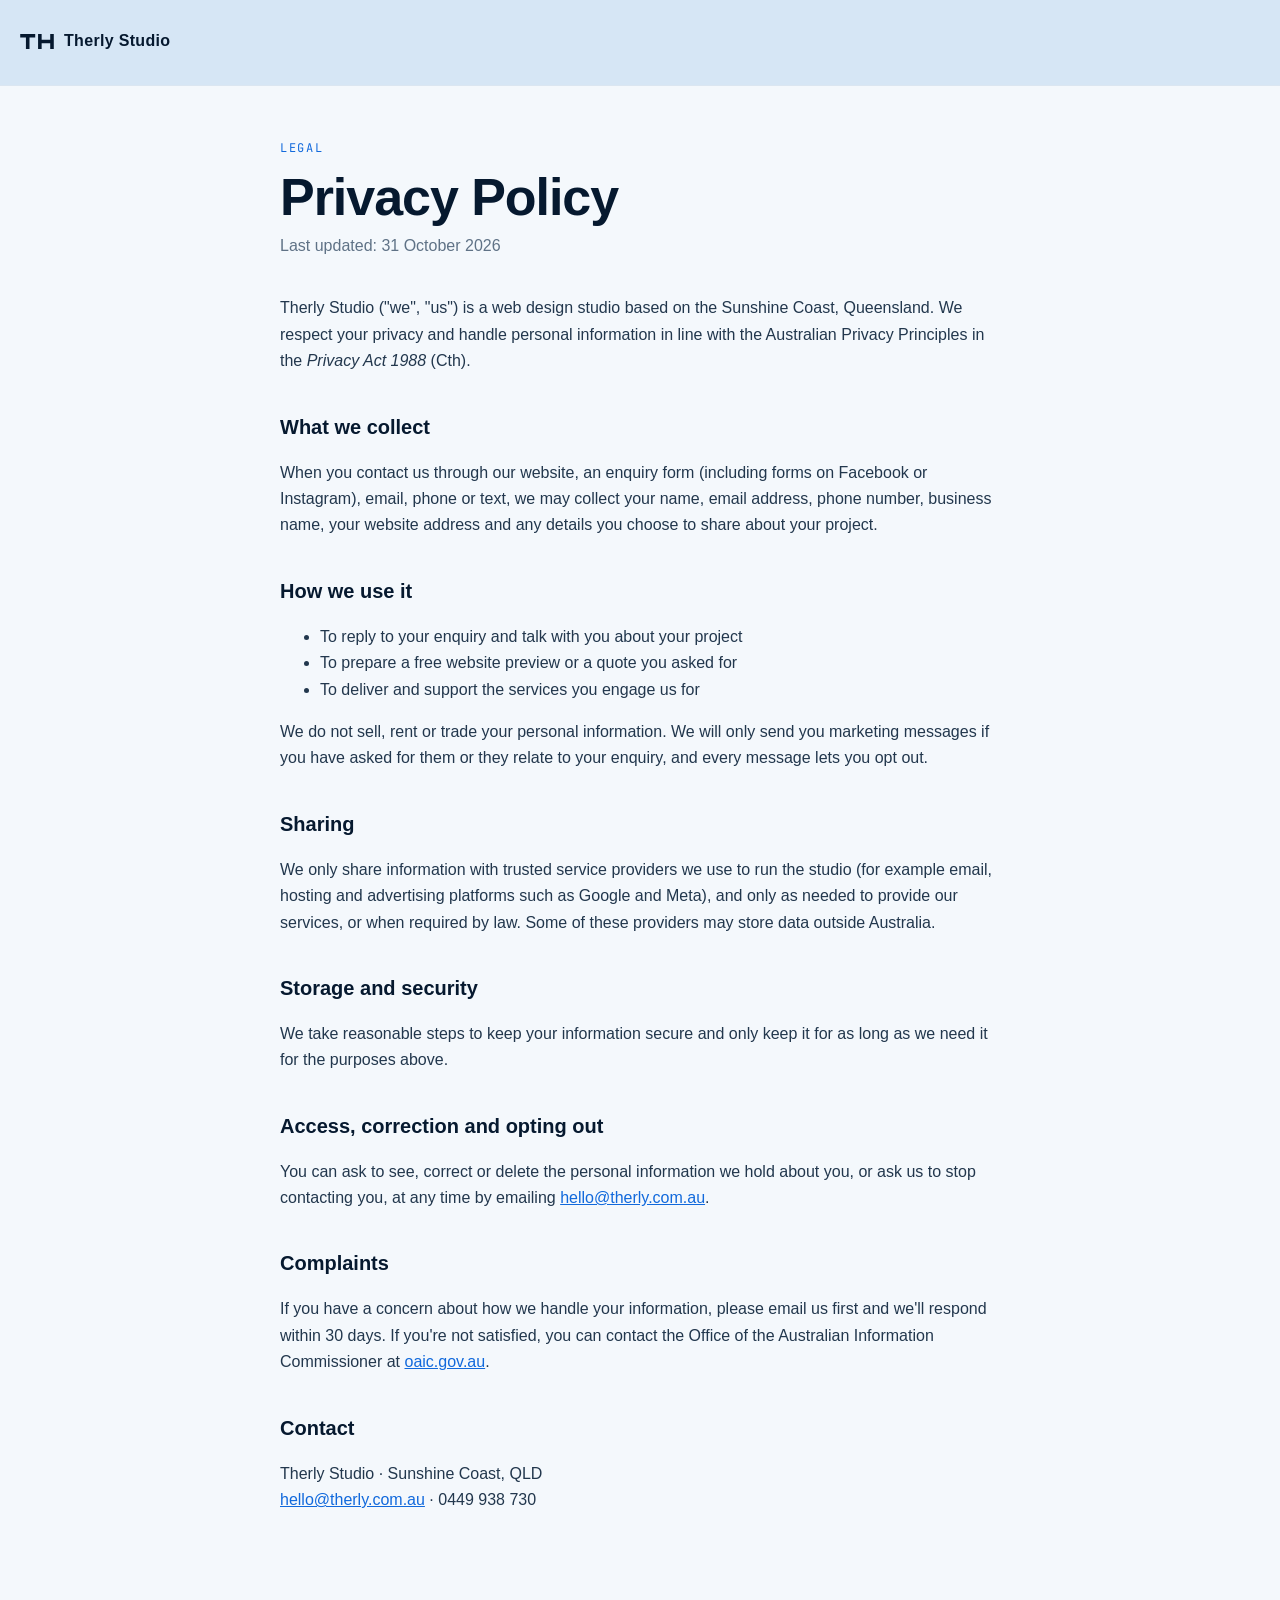
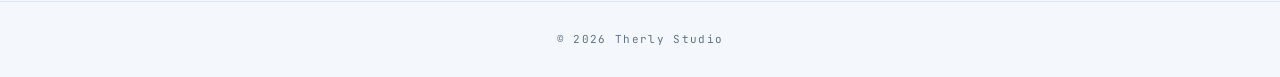
==== privacy/index.html @ a91457c4 "Add privacy policy page and footer link Co-Authored-By: Claude Opus 5.5 <noreply@anthropic.com>" ====
<!doctype html>
<html lang="en-AU">
<head>
<meta charset="utf-8">
<meta name="viewport" content="width=device-width,initial-scale=1,viewport-fit=cover">
<meta name="theme-color" content="#d6e6f5">
<title>Privacy Policy — Therly Studio</title>
<meta name="description" content="How Therly Studio collects, uses and protects your personal information.">
<link rel="canonical" href="https://therly.com.au/privacy/">
<link rel="icon" href="data:image/svg+xml,%3Csvg xmlns='http://www.w3.org/2000/svg' viewBox='0 0 32 32'%3E%3Crect width='32' height='32' rx='9' fill='%2306192f'/%3E%3Cpath d='M8 9h16v3.6h-6.2V24h-3.6V12.6H8z' fill='%23edf6fd'/%3E%3C/svg%3E">
<link rel="preconnect" href="https://api.fontshare.com">
<link rel="stylesheet" href="https://api.fontshare.com/v2/css?f[]=switzer@300,400,500,700&display=swap">
<link rel="stylesheet" href="https://fonts.googleapis.com/css2?family=JetBrains+Mono:wght@400;500&display=swap">
<style>
:root{--sans:'Switzer','Helvetica Neue',Helvetica,Arial,sans-serif;--mono:'JetBrains Mono',ui-monospace,Menlo,monospace;--ink:#06192f;--muted:#5f7286;--ice:#d6e6f5;--blue:#1169dc}
*{box-sizing:border-box}
body{margin:0;font-family:var(--sans);color:var(--ink);background:#f4f8fc;-webkit-font-smoothing:antialiased;line-height:1.65}
header{padding:28px 20px;border-bottom:1px solid #dbe6f1;background:var(--ice)}
header a{display:inline-flex;align-items:center;gap:10px;color:var(--ink);text-decoration:none;font-weight:700;letter-spacing:.02em}
header svg{width:34px;height:15px;fill:var(--ink)}
main{max-width:760px;margin:0 auto;padding:48px 20px 72px}
.k{font-family:var(--mono);font-size:12px;letter-spacing:.14em;text-transform:uppercase;color:var(--blue)}
h1{font-size:clamp(34px,6vw,52px);line-height:1.05;margin:10px 0 8px;font-weight:700;letter-spacing:-.02em}
.updated{color:var(--muted);margin:0 0 36px}
h2{font-size:20px;margin:36px 0 8px}
p,li{color:#22374d}
a{color:var(--blue)}
footer{text-align:center;padding:28px 20px;font-family:var(--mono);font-size:11px;letter-spacing:.12em;color:var(--muted);border-top:1px solid #dbe6f1}
</style>
</head>
<body>
<header><a href="/"><svg viewBox="0 0 47 21" aria-hidden="true"><path d="M0 0h21v5h-8v16H8V5H0zM25 0h5v21h-5zM42 0h5v21h-5zM30 8h12v5H30z"/></svg>Therly Studio</a></header>
<main>
  <span class="k">Legal</span>
  <h1>Privacy Policy</h1>
  <p class="updated">Last updated: 31 October 2026</p>

  <p>Therly Studio ("we", "us") is a web design studio based on the Sunshine Coast, Queensland. We respect your privacy and handle personal information in line with the Australian Privacy Principles in the <em>Privacy Act 1988</em> (Cth).</p>

  <h2>What we collect</h2>
  <p>When you contact us through our website, an enquiry form (including forms on Facebook or Instagram), email, phone or text, we may collect your name, email address, phone number, business name, your website address and any details you choose to share about your project.</p>

  <h2>How we use it</h2>
  <ul>
    <li>To reply to your enquiry and talk with you about your project</li>
    <li>To prepare a free website preview or a quote you asked for</li>
    <li>To deliver and support the services you engage us for</li>
  </ul>
  <p>We do not sell, rent or trade your personal information. We will only send you marketing messages if you have asked for them or they relate to your enquiry, and every message lets you opt out.</p>

  <h2>Sharing</h2>
  <p>We only share information with trusted service providers we use to run the studio (for example email, hosting and advertising platforms such as Google and Meta), and only as needed to provide our services, or when required by law. Some of these providers may store data outside Australia.</p>

  <h2>Storage and security</h2>
  <p>We take reasonable steps to keep your information secure and only keep it for as long as we need it for the purposes above.</p>

  <h2>Access, correction and opting out</h2>
  <p>You can ask to see, correct or delete the personal information we hold about you, or ask us to stop contacting you, at any time by emailing <a href="mailto:hello@therly.com.au">hello@therly.com.au</a>.</p>

  <h2>Complaints</h2>
  <p>If you have a concern about how we handle your information, please email us first and we'll respond within 30 days. If you're not satisfied, you can contact the Office of the Australian Information Commissioner at <a href="https://www.oaic.gov.au/" rel="noopener">oaic.gov.au</a>.</p>

  <h2>Contact</h2>
  <p>Therly Studio · Sunshine Coast, QLD<br><a href="mailto:hello@therly.com.au">hello@therly.com.au</a> · 0449 938 730</p>
</main>
<footer>© 2026 Therly Studio</footer>
</body>
</html>
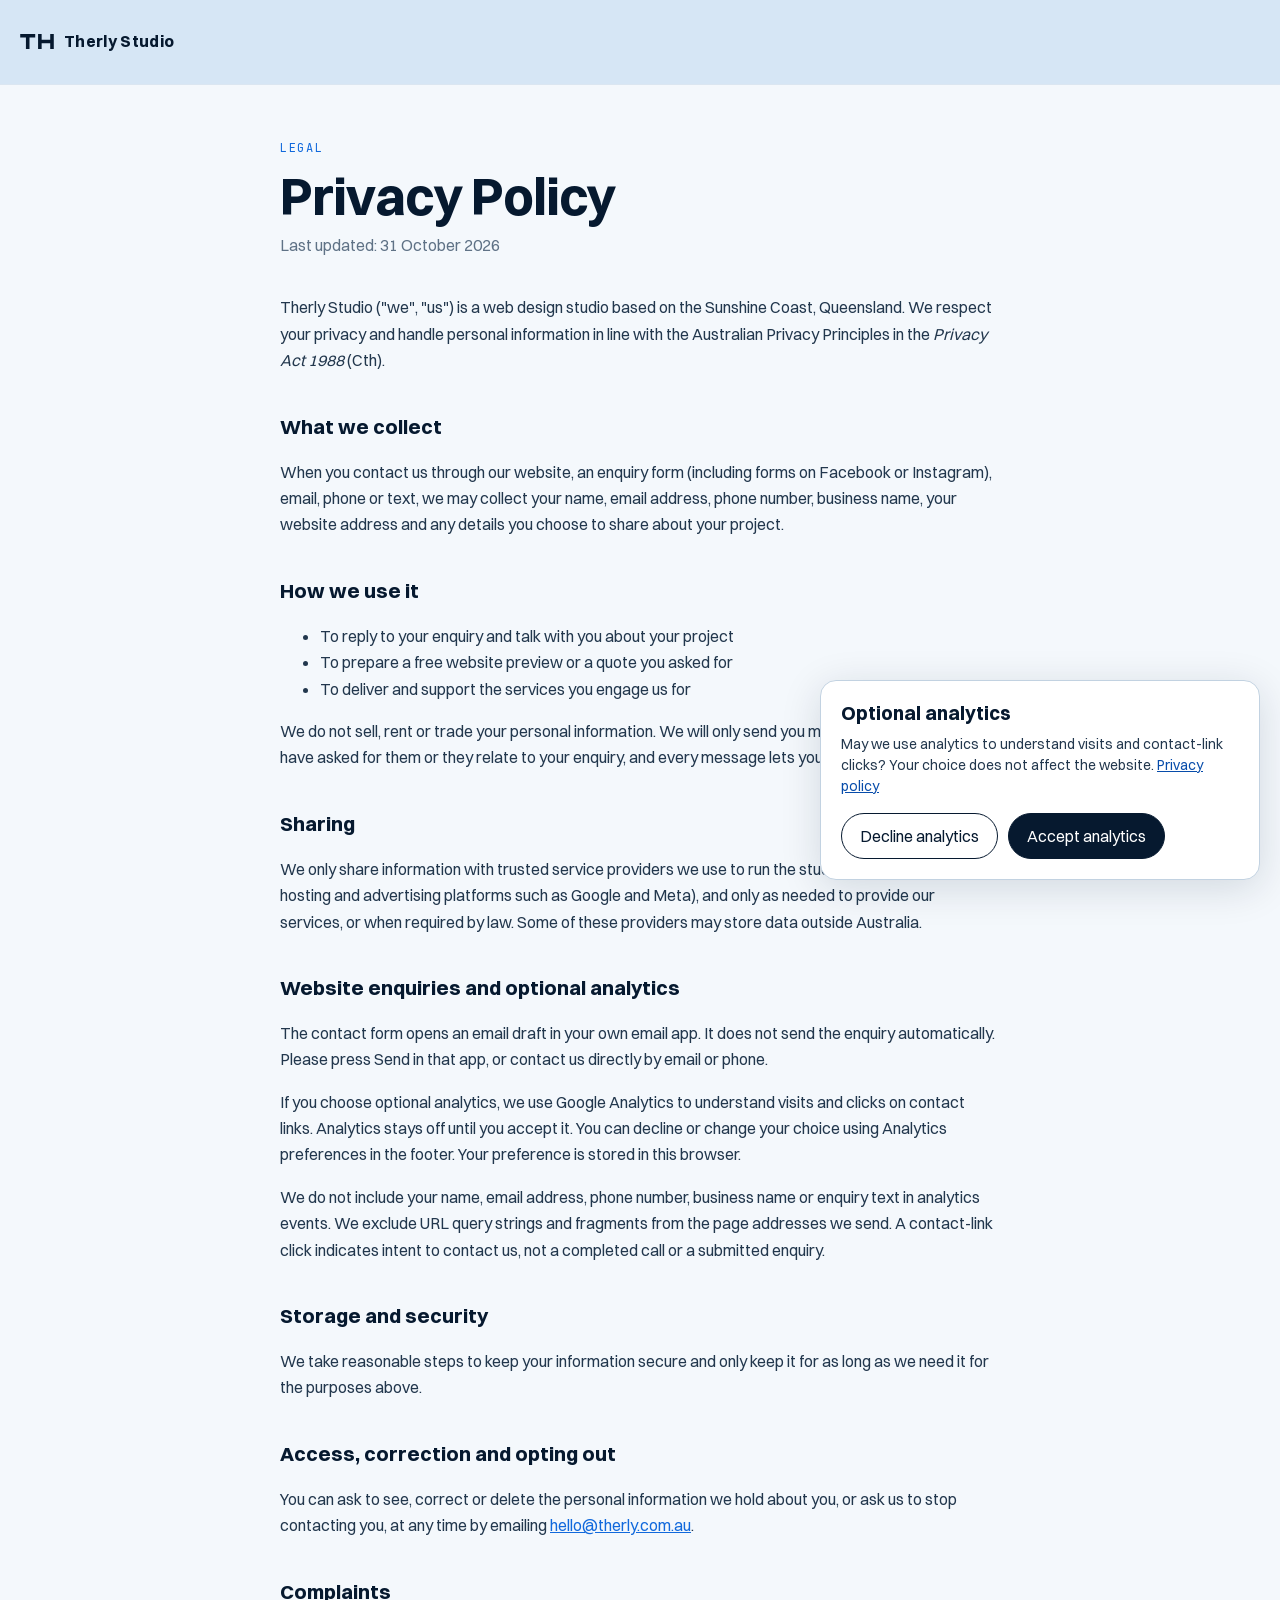
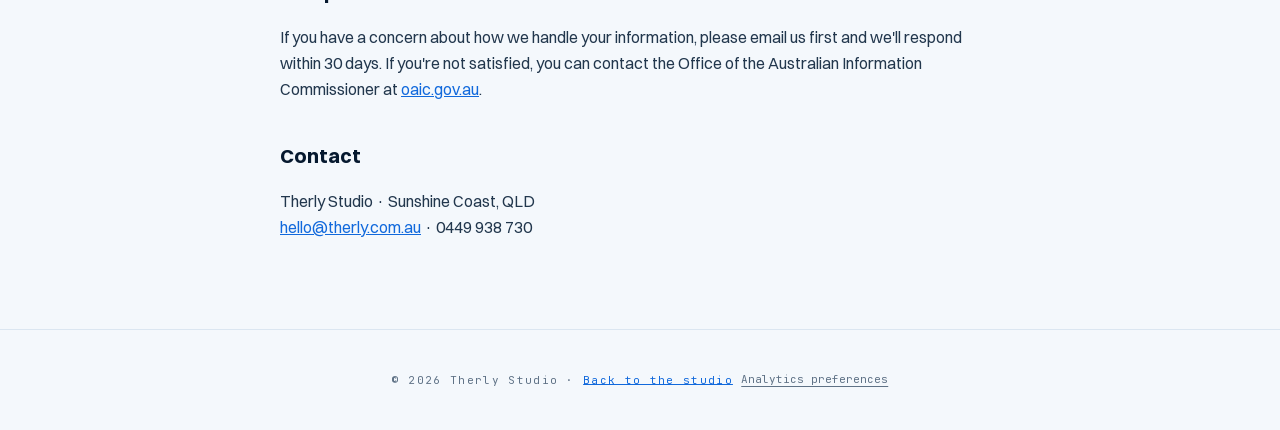
==== commit b7a2589b: "Improve Therly SEO, consent analytics and page loading" ====
--- a/privacy/index.html
+++ b/privacy/index.html
@@ -7,10 +7,17 @@
 <title>Privacy Policy — Therly Studio</title>
 <meta name="description" content="How Therly Studio collects, uses and protects your personal information.">
 <link rel="canonical" href="https://therly.com.au/privacy/">
-<link rel="icon" href="data:image/svg+xml,%3Csvg xmlns='http://www.w3.org/2000/svg' viewBox='0 0 32 32'%3E%3Crect width='32' height='32' rx='9' fill='%2306192f'/%3E%3Cpath d='M8 9h16v3.6h-6.2V24h-3.6V12.6H8z' fill='%23edf6fd'/%3E%3C/svg%3E">
-<link rel="preconnect" href="https://api.fontshare.com">
-<link rel="stylesheet" href="https://api.fontshare.com/v2/css?f[]=switzer@300,400,500,700&display=swap">
-<link rel="stylesheet" href="https://fonts.googleapis.com/css2?family=JetBrains+Mono:wght@400;500&display=swap">
+<meta name="robots" content="index,follow">
+<meta property="og:title" content="Privacy Policy — Therly Studio">
+<meta property="og:description" content="How Therly Studio handles enquiries and optional website analytics.">
+<meta property="og:url" content="https://therly.com.au/privacy/">
+<meta property="og:type" content="website">
+<meta property="og:image" content="https://therly.com.au/assets/og-share.jpg">
+<meta name="twitter:card" content="summary_large_image">
+<link rel="icon" href="/favicon.svg" type="image/svg+xml">
+<link rel="stylesheet" href="/assets/fonts/fonts.css">
+<link rel="stylesheet" href="/assets/site-support.css">
+<script src="/assets/analytics.js" defer></script>
 <style>
 :root{--sans:'Switzer','Helvetica Neue',Helvetica,Arial,sans-serif;--mono:'JetBrains Mono',ui-monospace,Menlo,monospace;--ink:#06192f;--muted:#5f7286;--ice:#d6e6f5;--blue:#1169dc}
 *{box-sizing:border-box}
@@ -29,8 +36,9 @@
 </style>
 </head>
 <body>
+<a class="skip-link" href="#privacy-content">Skip to content</a>
 <header><a href="/"><svg viewBox="0 0 47 21" aria-hidden="true"><path d="M0 0h21v5h-8v16H8V5H0zM25 0h5v21h-5zM42 0h5v21h-5zM30 8h12v5H30z"/></svg>Therly Studio</a></header>
-<main>
+<main id="privacy-content">
   <span class="k">Legal</span>
   <h1>Privacy Policy</h1>
   <p class="updated">Last updated: 31 October 2026</p>
@@ -51,6 +59,10 @@
   <h2>Sharing</h2>
   <p>We only share information with trusted service providers we use to run the studio (for example email, hosting and advertising platforms such as Google and Meta), and only as needed to provide our services, or when required by law. Some of these providers may store data outside Australia.</p>
 
+  <h2>Website enquiries and optional analytics</h2>
+  <p>The contact form opens an email draft in your own email app. It does not send the enquiry automatically. Please press Send in that app, or contact us directly by email or phone.</p>
+  <p>If you choose optional analytics, we use Google Analytics to understand visits and clicks on contact links. Analytics stays off until you accept it. You can decline or change your choice using Analytics preferences in the footer. Your preference is stored in this browser.</p>
+  <p>We do not include your name, email address, phone number, business name or enquiry text in analytics events. We exclude URL query strings and fragments from the page addresses we send. A contact-link click indicates intent to contact us, not a completed call or a submitted enquiry.</p>
   <h2>Storage and security</h2>
   <p>We take reasonable steps to keep your information secure and only keep it for as long as we need it for the purposes above.</p>
 
@@ -63,6 +75,6 @@
   <h2>Contact</h2>
   <p>Therly Studio · Sunshine Coast, QLD<br><a href="mailto:hello@therly.com.au">hello@therly.com.au</a> · 0449 938 730</p>
 </main>
-<footer>© 2026 Therly Studio</footer>
+<footer>© 2026 Therly Studio · <a href="/">Back to the studio</a> <button class="analytics-preferences" type="button" data-analytics-preferences hidden>Analytics preferences</button></footer>
 </body>
 </html>
--- a/assets/fonts/fonts.css
+++ b/assets/fonts/fonts.css
@@ -0,0 +1,6 @@
+@font-face{font-family:Switzer;font-style:normal;font-weight:300;font-display:swap;src:url('switzer-300.woff2') format('woff2')}
+@font-face{font-family:Switzer;font-style:normal;font-weight:400;font-display:swap;src:url('switzer-400.woff2') format('woff2')}
+@font-face{font-family:Switzer;font-style:normal;font-weight:500;font-display:swap;src:url('switzer-500.woff2') format('woff2')}
+@font-face{font-family:Switzer;font-style:normal;font-weight:700;font-display:swap;src:url('switzer-700.woff2') format('woff2')}
+@font-face{font-family:'JetBrains Mono';font-style:normal;font-weight:400 500;font-display:swap;src:url('jetbrains-mono-latin.woff2') format('woff2')}
+@font-face{font-family:'Outfit';font-style:normal;font-weight:800;font-display:swap;src:url('outfit-latin.woff2') format('woff2')}
--- a/assets/site-support.css
+++ b/assets/site-support.css
@@ -0,0 +1,26 @@
+:focus-visible{outline:3px solid #1169dc;outline-offset:5px}
+.skip-link{position:fixed;left:16px;top:12px;z-index:10000;padding:12px 18px;background:#06192f;color:#fff;border-radius:8px;transform:translateY(-180%)}
+.skip-link:focus{transform:none}
+#main-content{display:block;scroll-margin-top:0}
+section[id]{scroll-margin-top:88px}
+.contact-copy{grid-column:1}
+.contact-details{grid-column:1;display:flex;flex-wrap:wrap;gap:8px 24px;align-self:start}
+.contact-details a{display:inline-flex;align-items:center;min-height:44px;color:#e9f2fb;text-decoration:underline;text-underline-offset:4px}
+.contact-form{grid-column:2;grid-row:1 / span 2}
+.form-note,.form-status{margin:0;font-size:14px;line-height:1.6;color:#b8c9da}
+.form-note a{text-decoration:underline;text-underline-offset:3px}
+.contact-form .field-error{font-size:14px;color:#ffcbcb}
+.contact-form [aria-invalid=true]{border-color:#ffcbcb!important}
+.footer nav a{display:inline-flex;align-items:center;min-height:44px}
+.footer nav{flex-wrap:wrap}
+.socials .social{display:grid;place-items:center;min-width:44px;min-height:44px}
+.analytics-preferences{font:inherit;text-decoration:underline;text-underline-offset:3px;cursor:pointer;min-height:44px;border:0;background:transparent;color:inherit;padding:8px 0;text-align:left}
+[hidden]{display:none!important}
+.analytics-panel{position:fixed;inset:auto 20px 20px auto;width:min(440px,calc(100% - 40px));z-index:9000;background:#fff;color:#06192f;border:1px solid #c2d2e1;box-shadow:0 8px 40px #06192f24;border-radius:16px;padding:20px;font:16px/1.5 var(--sans,system-ui,sans-serif)}
+.analytics-panel h2{font-size:19px;line-height:1.3;margin:0 0 8px}
+.analytics-panel p{margin:0 0 16px;font-size:14px}
+.analytics-panel a{color:#074caa;text-decoration:underline}
+.analytics-actions{display:flex;flex-wrap:wrap;gap:10px}
+.analytics-actions button{min-height:44px;border:1px solid #06192f;border-radius:24px;padding:10px 18px;background:#06192f;color:#fff;font:inherit;cursor:pointer}
+.analytics-actions [data-decline]{background:#fff;color:#06192f}
+@media(max-width:700px){.contact-details,.contact-form{grid-column:1;grid-row:auto}.footer nav{gap:8px 20px}.analytics-panel{inset:auto 12px 12px;width:calc(100% - 24px)}}
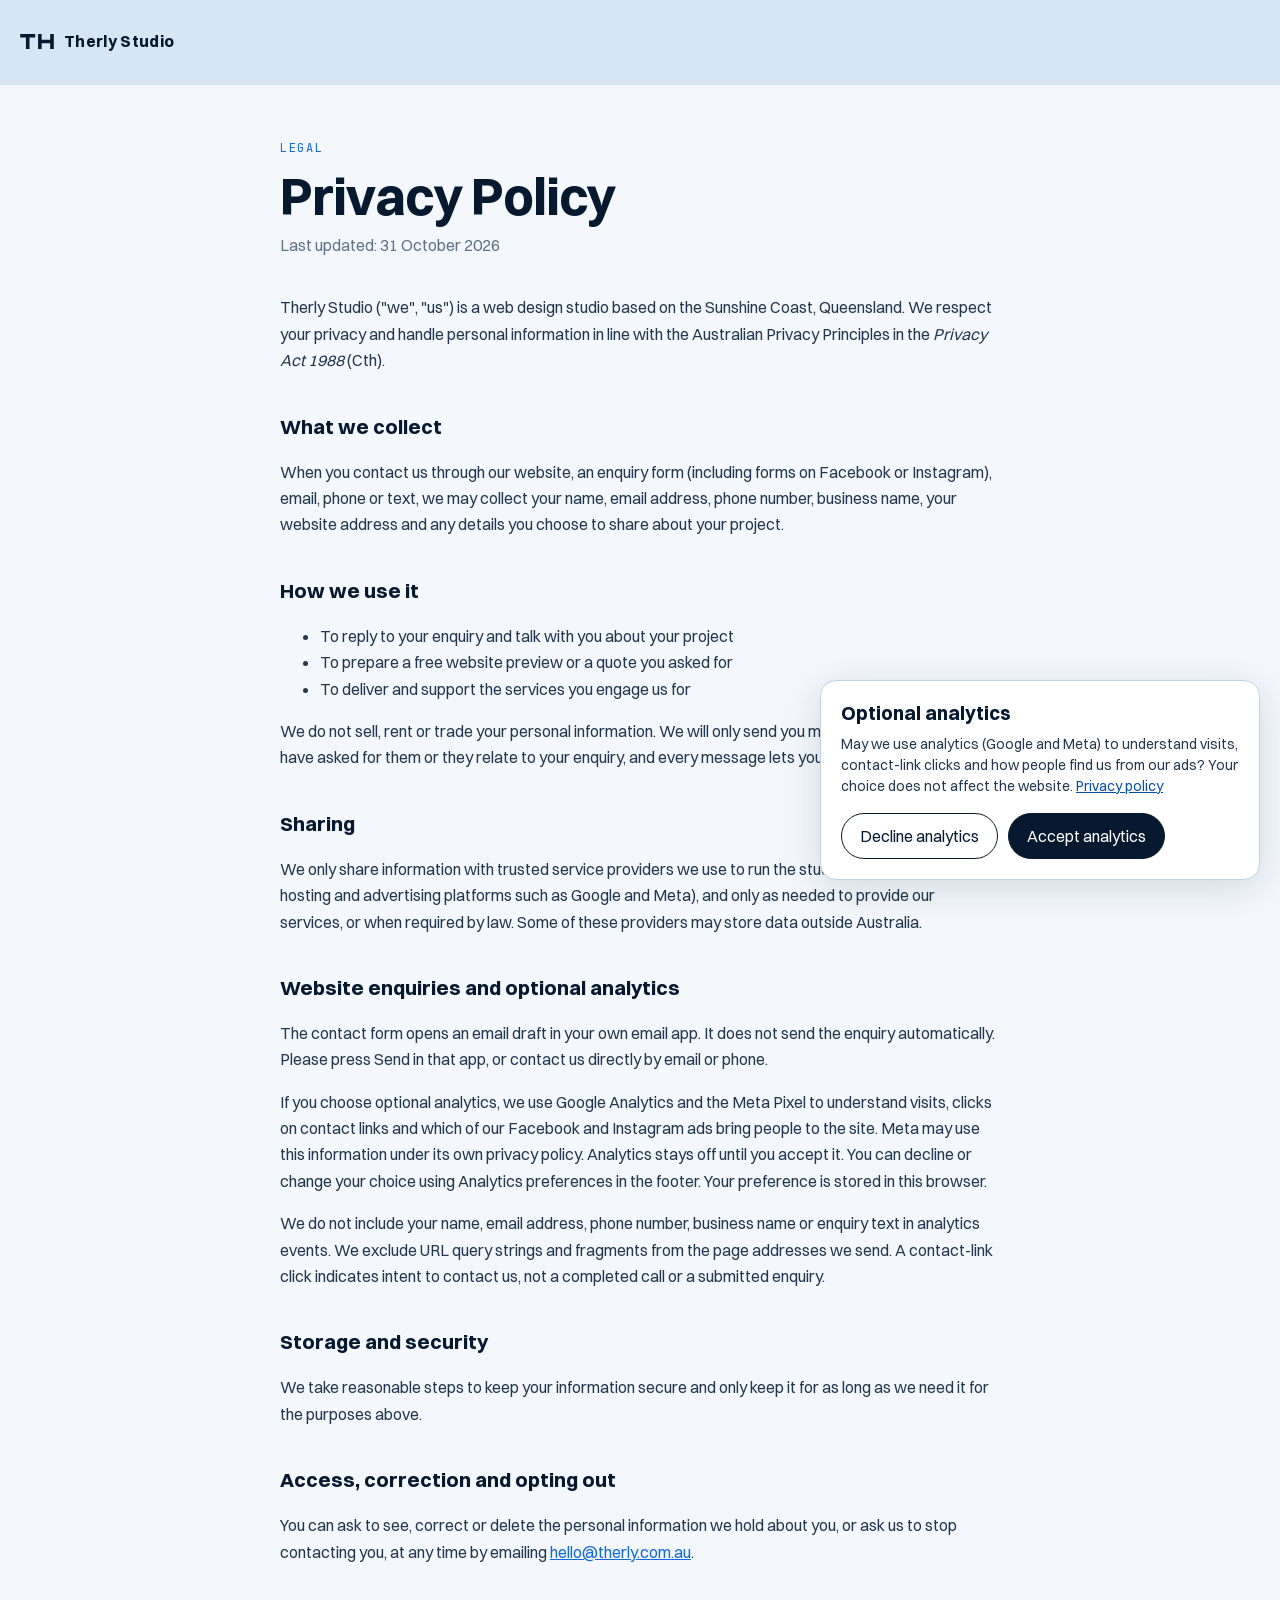
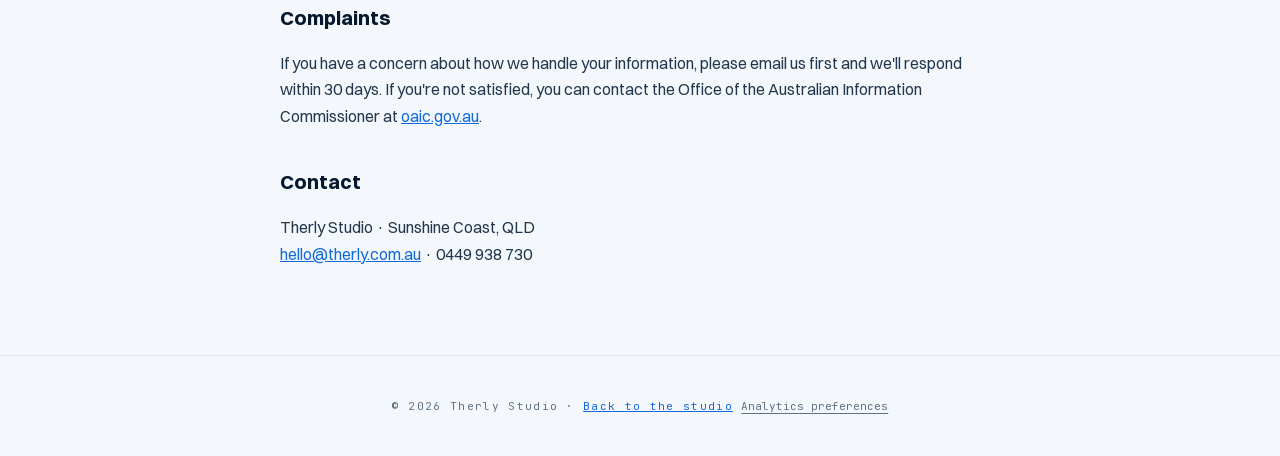
==== commit 12b5f0b7: "Add consent-gated Meta Pixel and mention it in privacy policy Co-Authored-By: Claude Opus 5.5 <norep" ====
--- a/privacy/index.html
+++ b/privacy/index.html
@@ -61,7 +61,7 @@
 
   <h2>Website enquiries and optional analytics</h2>
   <p>The contact form opens an email draft in your own email app. It does not send the enquiry automatically. Please press Send in that app, or contact us directly by email or phone.</p>
-  <p>If you choose optional analytics, we use Google Analytics to understand visits and clicks on contact links. Analytics stays off until you accept it. You can decline or change your choice using Analytics preferences in the footer. Your preference is stored in this browser.</p>
+  <p>If you choose optional analytics, we use Google Analytics and the Meta Pixel to understand visits, clicks on contact links and which of our Facebook and Instagram ads bring people to the site. Meta may use this information under its own privacy policy. Analytics stays off until you accept it. You can decline or change your choice using Analytics preferences in the footer. Your preference is stored in this browser.</p>
   <p>We do not include your name, email address, phone number, business name or enquiry text in analytics events. We exclude URL query strings and fragments from the page addresses we send. A contact-link click indicates intent to contact us, not a completed call or a submitted enquiry.</p>
   <h2>Storage and security</h2>
   <p>We take reasonable steps to keep your information secure and only keep it for as long as we need it for the purposes above.</p>
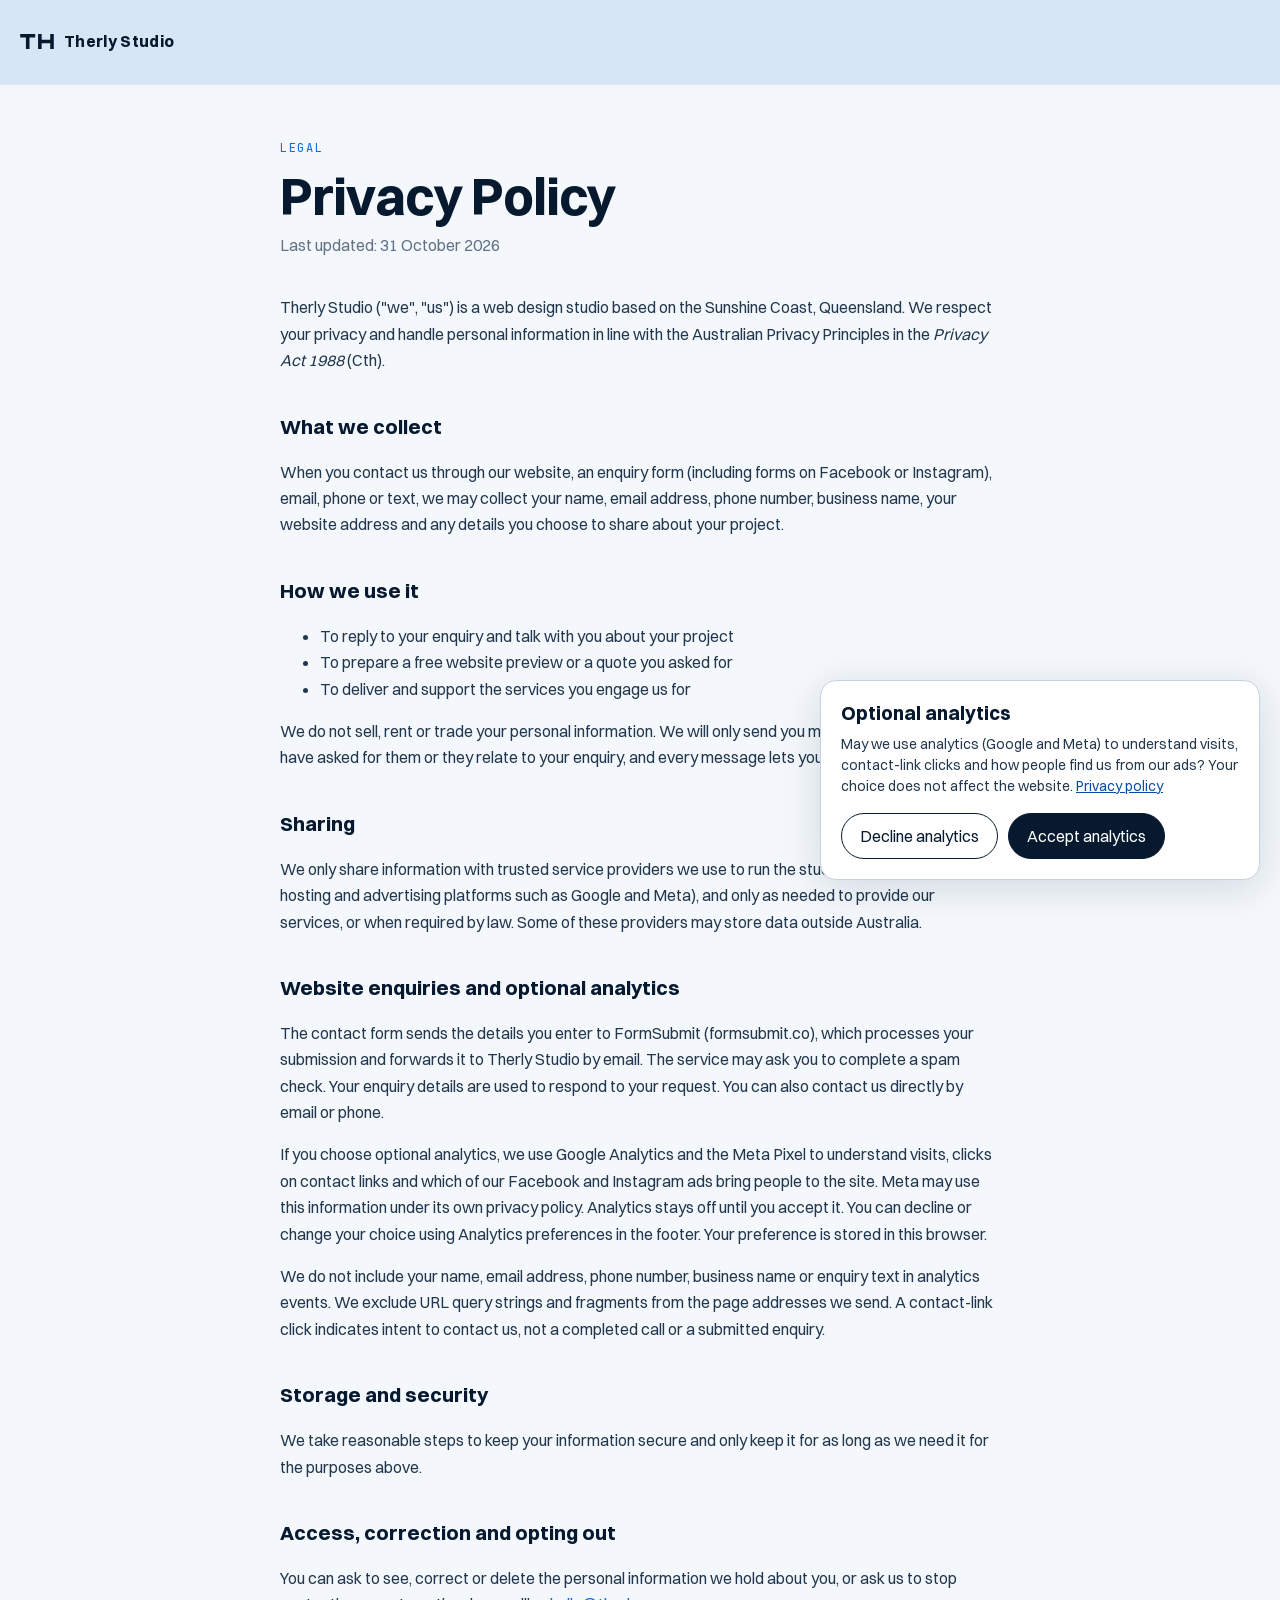
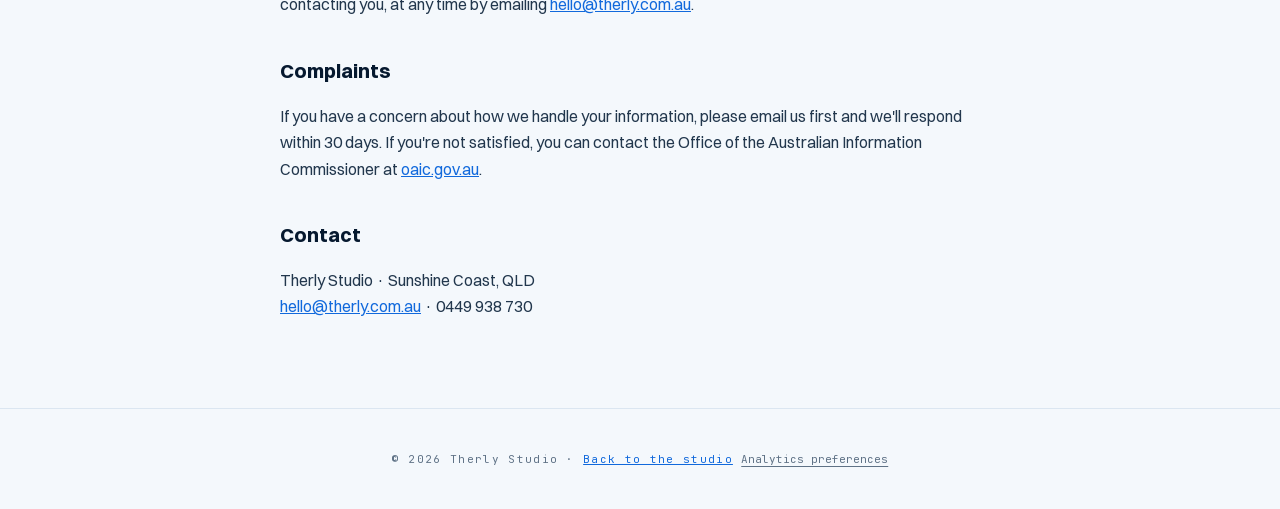
==== commit 8e4e91bc: "Send website enquiries via independent email form service" ====
--- a/privacy/index.html
+++ b/privacy/index.html
@@ -60,7 +60,7 @@
   <p>We only share information with trusted service providers we use to run the studio (for example email, hosting and advertising platforms such as Google and Meta), and only as needed to provide our services, or when required by law. Some of these providers may store data outside Australia.</p>
 
   <h2>Website enquiries and optional analytics</h2>
-  <p>The contact form opens an email draft in your own email app. It does not send the enquiry automatically. Please press Send in that app, or contact us directly by email or phone.</p>
+  <p>The contact form sends the details you enter to FormSubmit (formsubmit.co), which processes your submission and forwards it to Therly Studio by email. The service may ask you to complete a spam check. Your enquiry details are used to respond to your request. You can also contact us directly by email or phone.</p>
   <p>If you choose optional analytics, we use Google Analytics and the Meta Pixel to understand visits, clicks on contact links and which of our Facebook and Instagram ads bring people to the site. Meta may use this information under its own privacy policy. Analytics stays off until you accept it. You can decline or change your choice using Analytics preferences in the footer. Your preference is stored in this browser.</p>
   <p>We do not include your name, email address, phone number, business name or enquiry text in analytics events. We exclude URL query strings and fragments from the page addresses we send. A contact-link click indicates intent to contact us, not a completed call or a submitted enquiry.</p>
   <h2>Storage and security</h2>
